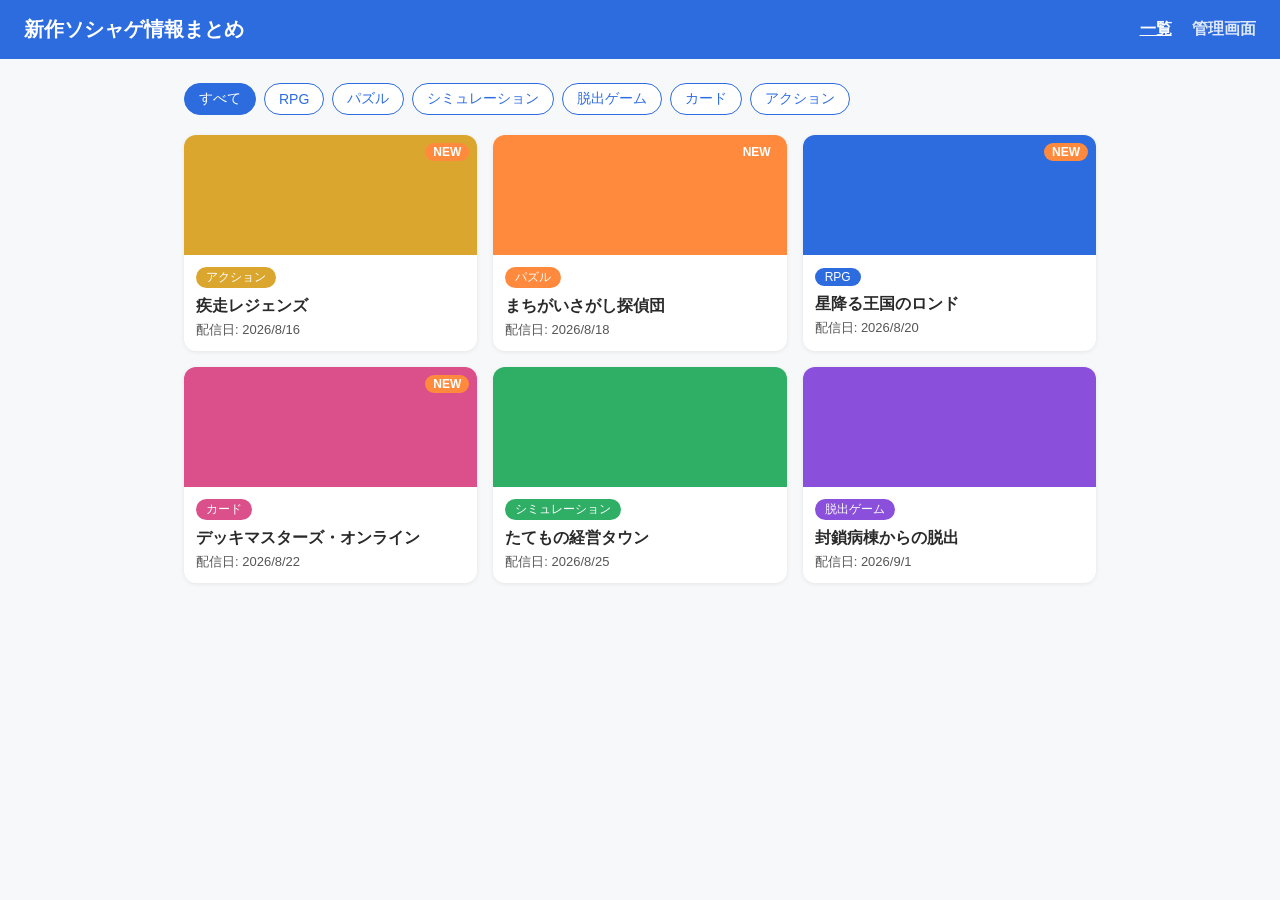
==== docs/index.html @ 46a919d0 "GitHub Pages公開用にdocsフォルダを追加" ====
<!doctype html>
<html lang="ja">
<head>
<meta charset="UTF-8">
<meta name="viewport" content="width=device-width, initial-scale=1">
<title>新作ソシャゲ情報まとめ（MVP）</title>
<link rel="stylesheet" href="css/style.css">
</head>
<body>
<header class="site-header">
  <h1>新作ソシャゲ情報まとめ</h1>
  <nav>
    <a href="index.html" class="active">一覧</a>
    <a href="admin.html">管理画面</a>
  </nav>
</header>

<main>
  <div id="genre-filter" class="filter-bar"></div>
  <div id="title-list" class="card-grid"></div>
</main>

<script src="js/seed-data.js"></script>
<script src="js/store.js"></script>
<script src="js/main.js"></script>
</body>
</html>
---- docs/css/style.css ----
:root {
  --main-color: #2D6CDF;
  --accent-color: #FF8A3D;
  --bg-color: #F7F8FA;
  --text-color: #2A2A2A;
  --card-bg: #FFFFFF;
}

* { box-sizing: border-box; }

body {
  margin: 0;
  font-family: "Hiragino Sans", "Yu Gothic", "Helvetica Neue", Arial, sans-serif;
  background: var(--bg-color);
  color: var(--text-color);
}

.site-header {
  background: var(--main-color);
  color: #fff;
  padding: 16px 24px;
  display: flex;
  justify-content: space-between;
  align-items: center;
  flex-wrap: wrap;
}

.site-header h1 {
  font-size: 20px;
  margin: 0;
}

.site-header nav a {
  color: #fff;
  text-decoration: none;
  margin-left: 16px;
  font-weight: bold;
  opacity: 0.85;
}

.site-header nav a.active,
.site-header nav a:hover {
  opacity: 1;
  text-decoration: underline;
}

main {
  max-width: 960px;
  margin: 0 auto;
  padding: 24px;
}

.filter-bar {
  display: flex;
  flex-wrap: wrap;
  gap: 8px;
  margin-bottom: 20px;
}

.filter-btn {
  border: 1px solid var(--main-color);
  background: #fff;
  color: var(--main-color);
  border-radius: 999px;
  padding: 6px 14px;
  cursor: pointer;
  font-size: 14px;
}

.filter-btn.active {
  background: var(--main-color);
  color: #fff;
}

.card-grid {
  display: grid;
  grid-template-columns: repeat(auto-fill, minmax(220px, 1fr));
  gap: 16px;
}

.card {
  display: block;
  background: var(--card-bg);
  border-radius: 12px;
  overflow: hidden;
  text-decoration: none;
  color: var(--text-color);
  box-shadow: 0 1px 4px rgba(0, 0, 0, 0.08);
  transition: transform 0.1s ease;
}

.card:hover {
  transform: translateY(-2px);
}

.card-thumb {
  height: 120px;
  position: relative;
}

.badge-new {
  position: absolute;
  top: 8px;
  right: 8px;
  background: var(--accent-color);
  color: #fff;
  font-size: 12px;
  font-weight: bold;
  padding: 2px 8px;
  border-radius: 999px;
}

.card-body {
  padding: 12px;
}

.card-body h3 {
  font-size: 16px;
  margin: 8px 0 4px;
}

.genre-tag {
  display: inline-block;
  color: #fff;
  font-size: 12px;
  padding: 2px 10px;
  border-radius: 999px;
}

.release-date {
  font-size: 13px;
  color: #555;
  margin: 0;
}

.empty {
  color: #777;
}

/* 詳細ページ */
.detail-page {
  background: var(--card-bg);
  border-radius: 12px;
  padding: 24px;
  box-shadow: 0 1px 4px rgba(0, 0, 0, 0.08);
}

.back-link {
  display: inline-block;
  margin-bottom: 16px;
  color: var(--main-color);
  text-decoration: none;
}

.detail-thumb {
  height: 180px;
  border-radius: 8px;
  margin-bottom: 12px;
}

.detail-page h1 {
  margin: 8px 0;
}

.description {
  line-height: 1.7;
}

.store-links {
  margin-top: 20px;
  display: flex;
  gap: 12px;
}

.store-btn {
  background: var(--main-color);
  color: #fff;
  text-decoration: none;
  padding: 10px 18px;
  border-radius: 8px;
  font-weight: bold;
}

/* 管理画面 */
.admin-page {
  display: grid;
  grid-template-columns: 320px 1fr;
  gap: 24px;
}

@media (max-width: 800px) {
  .admin-page {
    grid-template-columns: 1fr;
  }
}

.admin-form, .admin-list {
  background: var(--card-bg);
  border-radius: 12px;
  padding: 20px;
  box-shadow: 0 1px 4px rgba(0, 0, 0, 0.08);
}

.admin-form label {
  display: block;
  margin-bottom: 12px;
  font-size: 14px;
}

.admin-form input,
.admin-form select,
.admin-form textarea {
  width: 100%;
  padding: 8px;
  margin-top: 4px;
  border: 1px solid #ccc;
  border-radius: 6px;
  font-size: 14px;
}

.form-actions {
  display: flex;
  gap: 8px;
}

.primary-btn {
  background: var(--main-color);
  color: #fff;
  border: none;
  padding: 8px 16px;
  border-radius: 6px;
  cursor: pointer;
}

.ghost-btn, #cancel-edit {
  background: #fff;
  border: 1px solid #ccc;
  padding: 8px 16px;
  border-radius: 6px;
  cursor: pointer;
}

.admin-list-header {
  display: flex;
  justify-content: space-between;
  align-items: center;
}

table {
  width: 100%;
  border-collapse: collapse;
  margin-top: 12px;
}

th, td {
  text-align: left;
  padding: 8px;
  border-bottom: 1px solid #eee;
  font-size: 14px;
}

.edit-btn, .delete-btn {
  border: none;
  background: none;
  color: var(--main-color);
  cursor: pointer;
  font-size: 13px;
  margin-right: 8px;
}

.delete-btn {
  color: #d33;
}

.mvp-note {
  max-width: 960px;
  margin: 0 auto 24px;
  padding: 0 24px;
  font-size: 13px;
  color: #777;
}
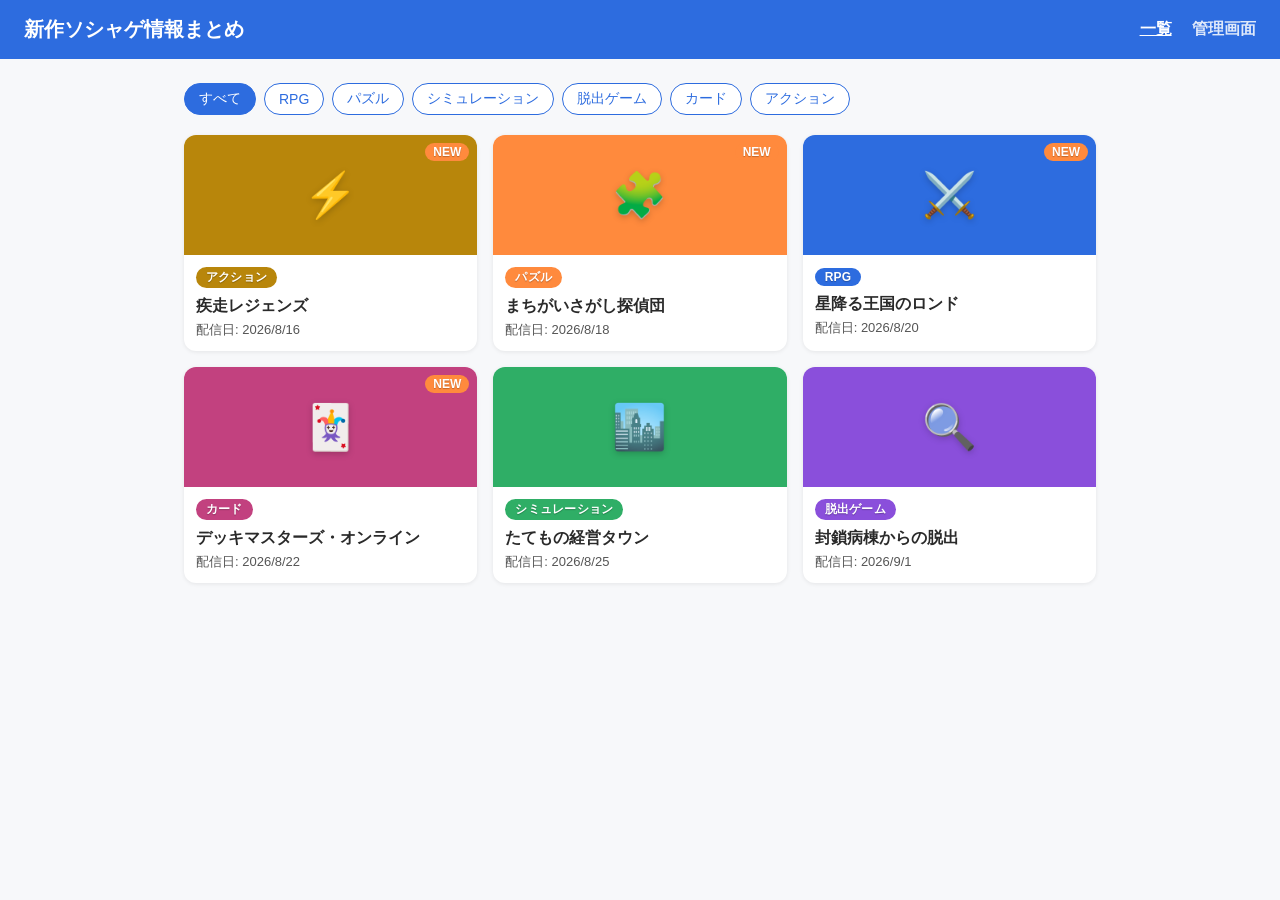
==== commit 1171c620: "見た目を調整: ジャンルアイコン、ホバー演出、favicon、タグ配色のコントラスト改善" ====
--- a/docs/index.html
+++ b/docs/index.html
@@ -4,6 +4,7 @@
 <meta charset="UTF-8">
 <meta name="viewport" content="width=device-width, initial-scale=1">
 <title>新作ソシャゲ情報まとめ（MVP）</title>
+<link rel="icon" href="data:image/svg+xml,<svg xmlns=%22http://www.w3.org/2000/svg%22 viewBox=%220 0 100 100%22><text y=%22.9em%22 font-size=%2290%22>🎮</text></svg>">
 <link rel="stylesheet" href="css/style.css">
 </head>
 <body>
--- a/docs/css/style.css
+++ b/docs/css/style.css
@@ -86,16 +86,32 @@
   text-decoration: none;
   color: var(--text-color);
   box-shadow: 0 1px 4px rgba(0, 0, 0, 0.08);
-  transition: transform 0.1s ease;
+  transition: transform 0.15s ease, box-shadow 0.15s ease;
 }
 
 .card:hover {
-  transform: translateY(-2px);
+  transform: translateY(-4px);
+  box-shadow: 0 10px 24px rgba(0, 0, 0, 0.14);
+}
+
+.card:hover .thumb-icon {
+  transform: scale(1.15);
 }
 
 .card-thumb {
   height: 120px;
   position: relative;
+  display: flex;
+  align-items: center;
+  justify-content: center;
+  overflow: hidden;
+}
+
+.thumb-icon {
+  font-size: 44px;
+  line-height: 1;
+  transition: transform 0.15s ease;
+  filter: drop-shadow(0 2px 3px rgba(0, 0, 0, 0.2));
 }
 
 .badge-new {
@@ -105,9 +121,10 @@
   background: var(--accent-color);
   color: #fff;
   font-size: 12px;
-  font-weight: bold;
+  font-weight: 700;
   padding: 2px 8px;
   border-radius: 999px;
+  text-shadow: 0 1px 1px rgba(0, 0, 0, 0.25);
 }
 
 .card-body {
@@ -123,6 +140,9 @@
   display: inline-block;
   color: #fff;
   font-size: 12px;
+  font-weight: 700;
+  letter-spacing: 0.02em;
+  text-shadow: 0 1px 1px rgba(0, 0, 0, 0.25);
   padding: 2px 10px;
   border-radius: 999px;
 }
@@ -156,6 +176,14 @@
   height: 180px;
   border-radius: 8px;
   margin-bottom: 12px;
+  display: flex;
+  align-items: center;
+  justify-content: center;
+}
+
+.detail-thumb .thumb-icon {
+  font-size: 72px;
+  filter: drop-shadow(0 3px 4px rgba(0, 0, 0, 0.2));
 }
 
 .detail-page h1 {
@@ -179,6 +207,11 @@
   padding: 10px 18px;
   border-radius: 8px;
   font-weight: bold;
+  transition: filter 0.15s ease;
+}
+
+.store-btn:hover {
+  filter: brightness(1.1);
 }
 
 /* 管理画面 */
